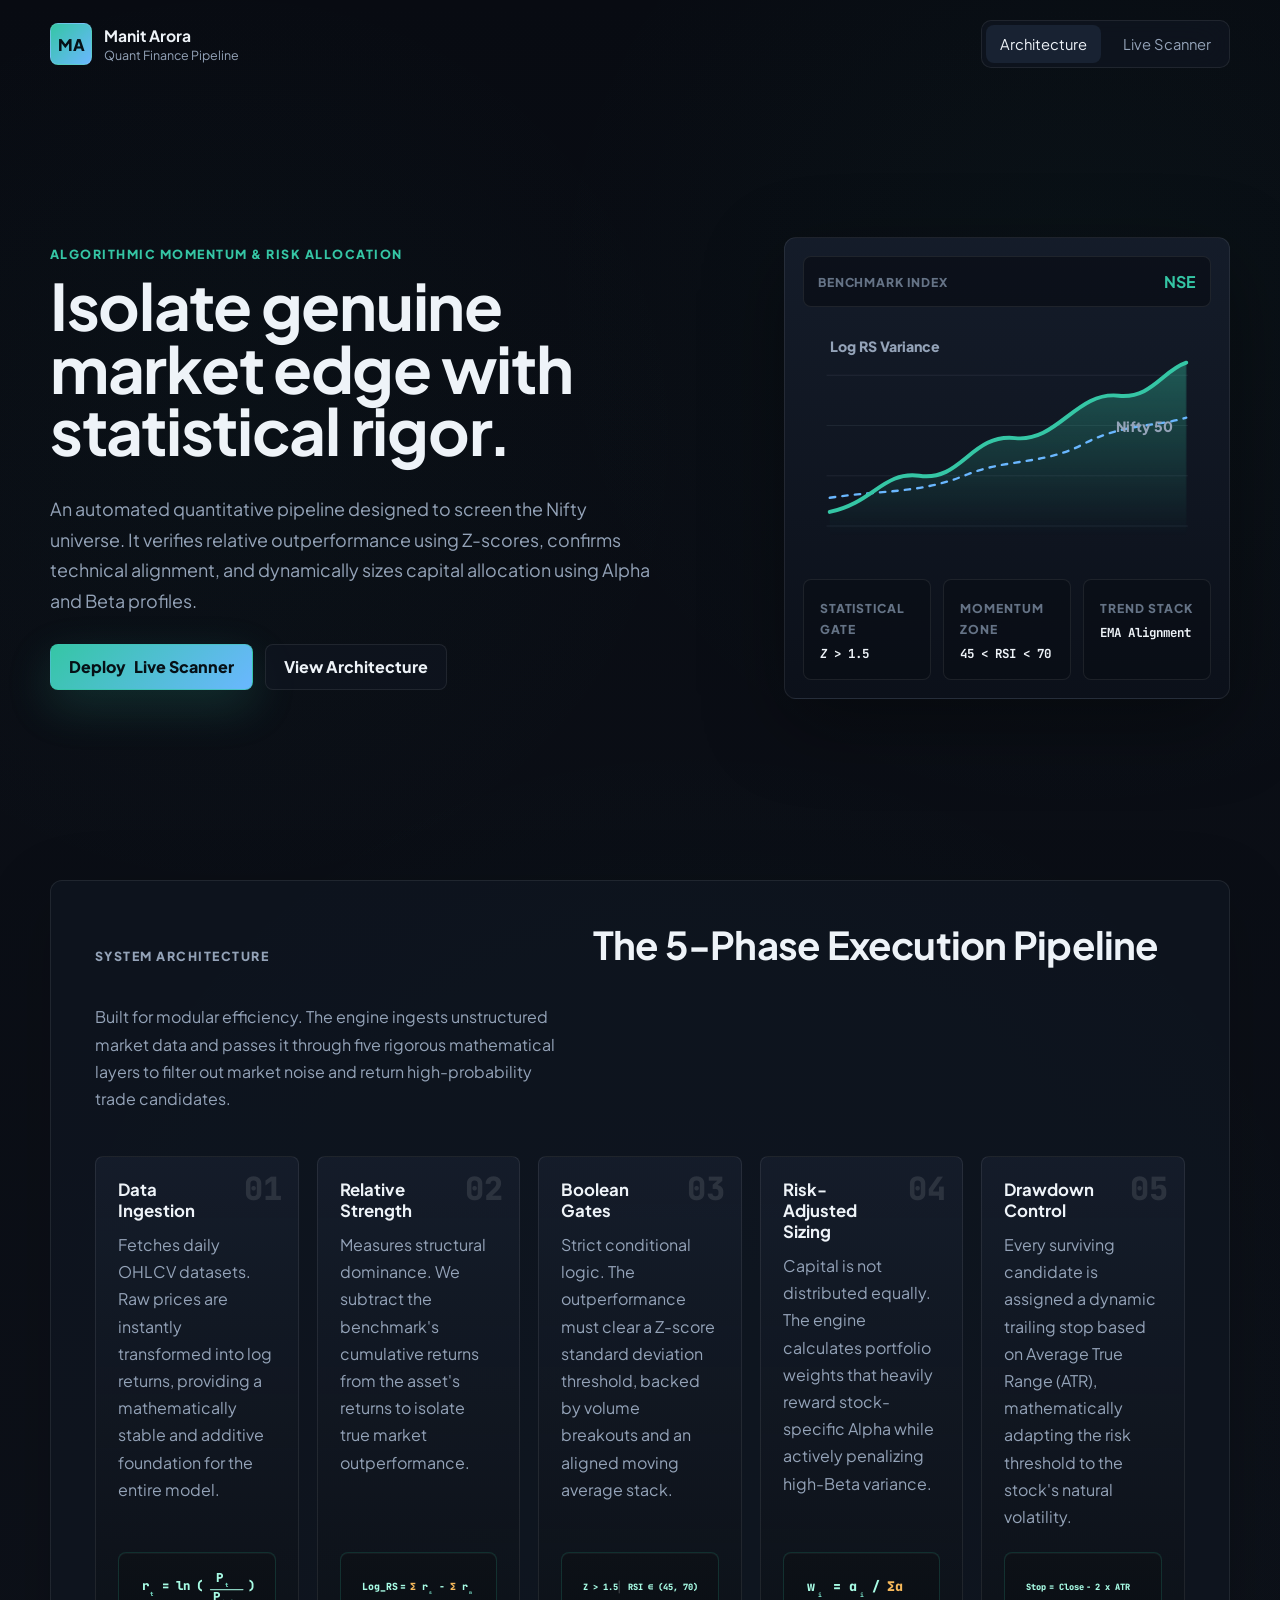
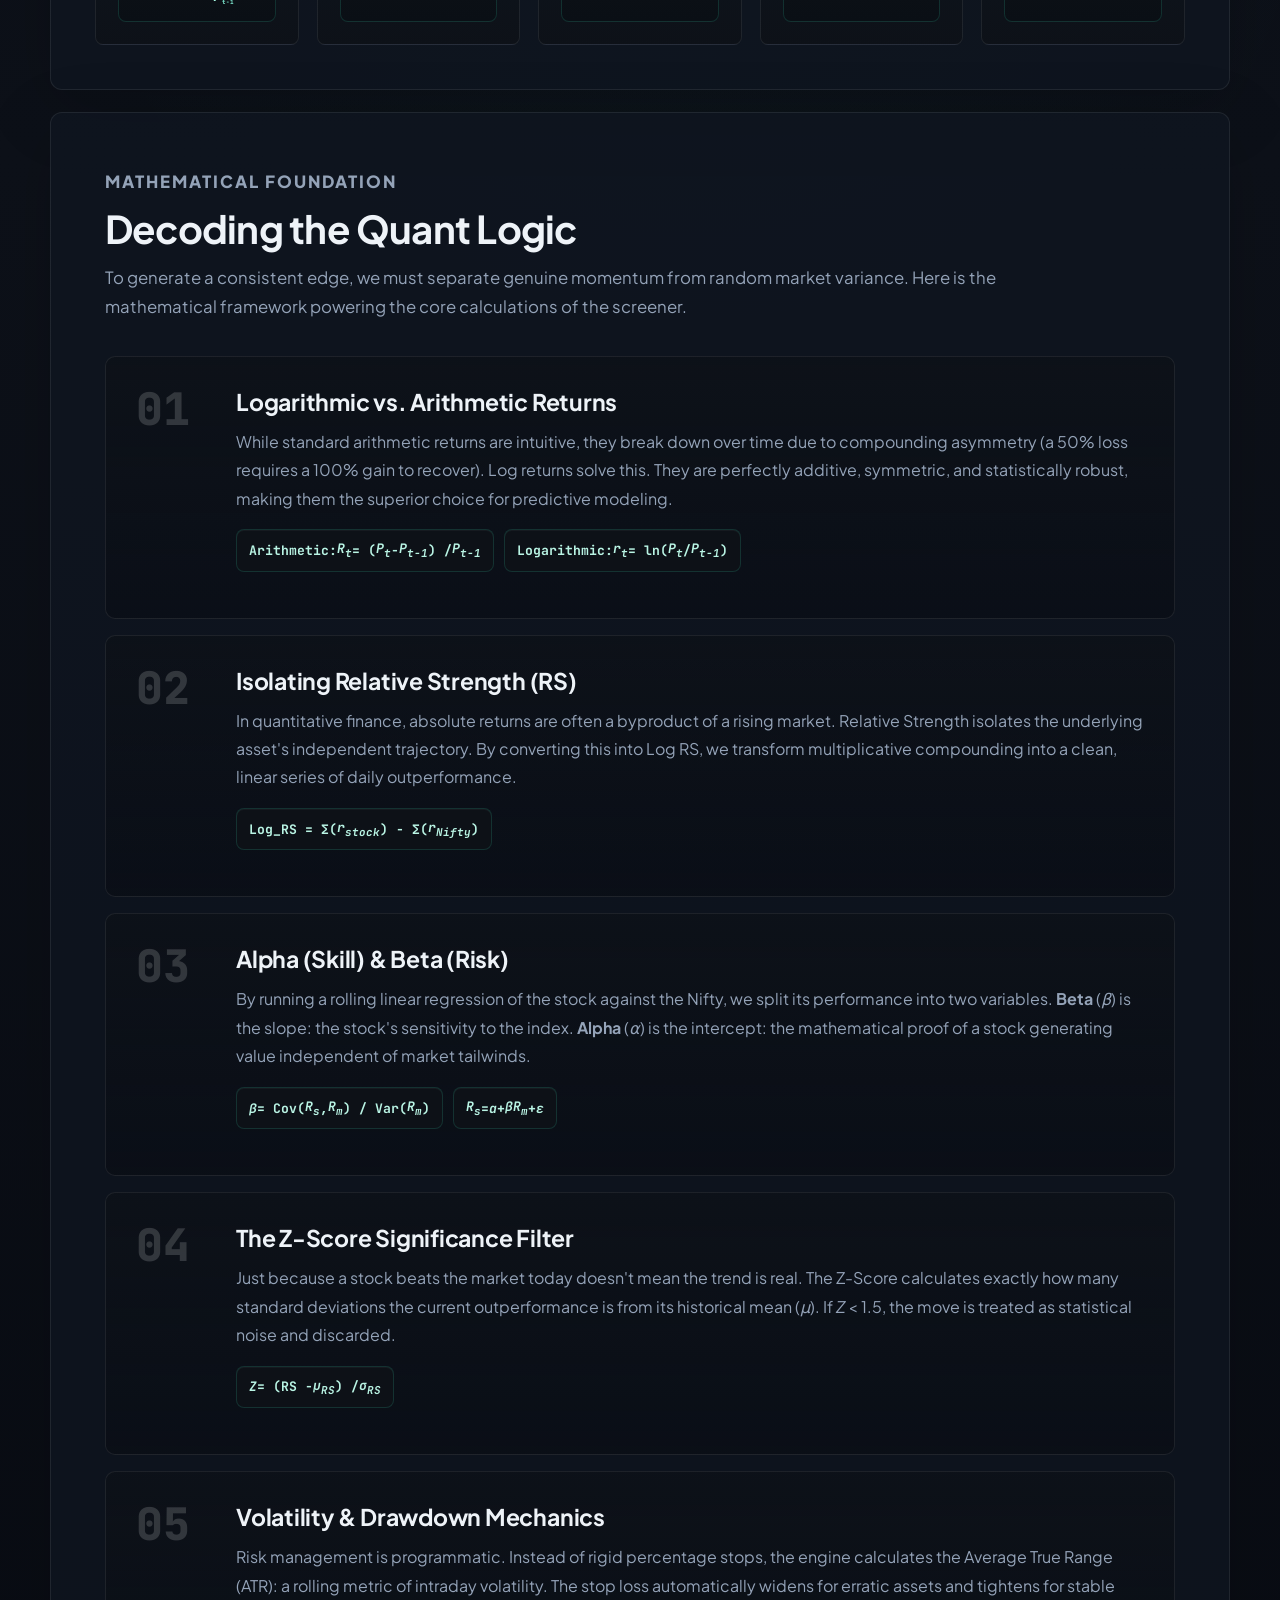
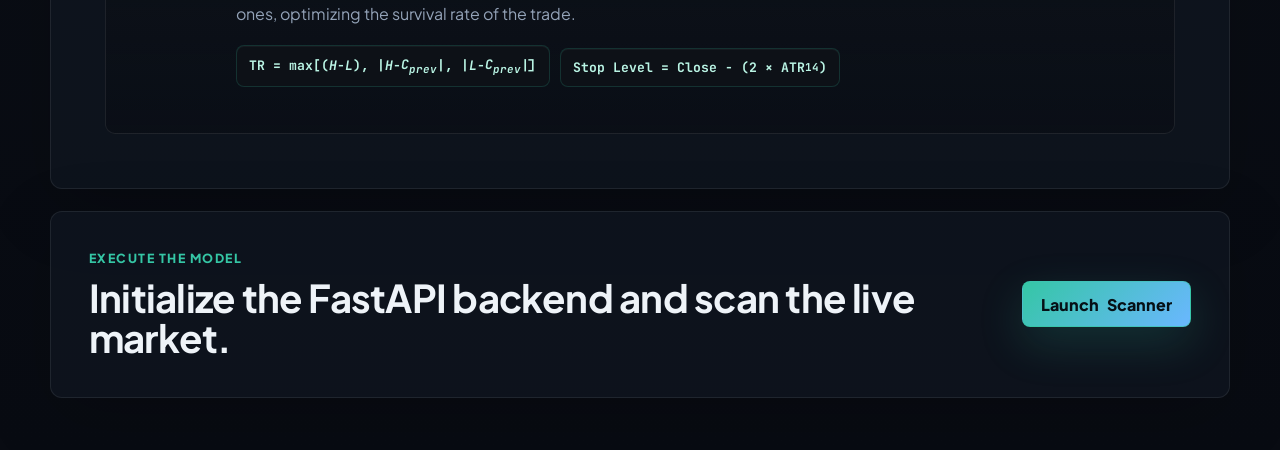
==== Frontend/index.html @ 2d28aafe "Complete Frontend" ====
<!DOCTYPE html>
<html lang="en">
<head>
    <meta charset="UTF-8">
    <meta name="viewport" content="width=device-width, initial-scale=1.0">
    <title>Manit Arora | RS-Beta-Alpha Strategy</title>
    <link rel="preconnect" href="https://fonts.googleapis.com">
    <link rel="preconnect" href="https://fonts.gstatic.com" crossorigin>
    <link href="https://fonts.googleapis.com/css2?family=JetBrains+Mono:ital,wght@0,500;0,700;0,800;1,500&family=Plus+Jakarta+Sans:wght@500;600;700;800;900&display=swap" rel="stylesheet">
    <link rel="stylesheet" href="style.css">
</head>
<body data-page="theory">
    <header class="site-header">
        <a class="brand" href="index.html" aria-label="Strategy home">
            <span class="brand-mark">MA</span>
            <span>
                <strong>Manit Arora</strong>
                <small>Quant Finance Pipeline</small>
            </span>
        </a>
        <nav class="nav-actions" aria-label="Primary navigation">
            <a class="nav-link active" href="index.html">Architecture</a>
            <a class="nav-link" href="scanner.html">Live Scanner</a>
        </nav>
    </header>

    <main>
        <section class="hero-grid">
            <div class="hero-copy">
                <p class="eyebrow">Algorithmic Momentum & Risk Allocation</p>
                <h1>
                    <span>Isolate genuine</span>
                    <span>market edge with</span>
                    <span>statistical rigor.</span>
                </h1>
                <p class="hero-text">
                    An automated quantitative pipeline designed to screen the Nifty universe. It verifies relative outperformance using Z-scores, confirms technical alignment, and dynamically sizes capital allocation using Alpha and Beta profiles.
                </p>
                <div class="hero-actions">
                    <a class="primary-btn" href="scanner.html?scan=live">
                        <span aria-hidden="true">Deploy</span>
                        <span>Live Scanner</span>
                    </a>
                    <a class="secondary-btn" href="#framework">View Architecture</a>
                </div>
            </div>

            <div class="signal-board" aria-label="Strategy flow visual">
                <div class="market-card mini-card">
                    <span>Benchmark Index</span>
                    <strong>NSE</strong>
                </div>
                <svg class="signal-chart" viewBox="0 0 520 300" role="img" aria-label="Relative strength chart">
                    <defs>
                        <linearGradient id="areaGradient" x1="0" x2="0" y1="0" y2="1">
                            <stop offset="0%" stop-color="#35c6a5" stop-opacity="0.38"/>
                            <stop offset="100%" stop-color="#35c6a5" stop-opacity="0"/>
                        </linearGradient>
                    </defs>
                    <path class="grid-line" d="M30 64H490M30 128H490M30 192H490M30 256H490"/>
                    <path class="area" d="M34 238 C90 226 102 186 148 192 C202 200 214 138 270 144 C324 150 348 84 402 90 C444 94 458 58 488 48 L488 270 L34 270 Z"/>
                    <path class="nifty-line" d="M34 220 C100 210 150 215 210 190 C260 170 310 178 360 150 C410 125 448 130 488 118"/>
                    <path class="rs-line" d="M34 238 C90 226 102 186 148 192 C202 200 214 138 270 144 C324 150 348 84 402 90 C444 94 458 58 488 48"/>
                    <g class="chart-labels">
                        <text x="34" y="34">Log RS Variance</text>
                        <text x="398" y="136">Nifty 50</text>
                    </g>
                </svg>
                <div class="metric-strip">
                    <div>
                        <span>Statistical Gate</span>
                        <strong><i>Z</i> &gt; 1.5</strong>
                    </div>
                    <div>
                        <span>Momentum Zone</span>
                        <strong>45 &lt; RSI &lt; 70</strong>
                    </div>
                    <div>
                        <span>Trend Stack</span>
                        <strong>EMA Alignment</strong>
                    </div>
                </div>
            </div>
        </section>

        <section id="framework" class="section-block">
            <div class="section-heading">
                <p class="eyebrow">System Architecture</p>
                <h2>The 5-Phase Execution Pipeline</h2>
                <p>
                    Built for modular efficiency. The engine ingests unstructured market data and passes it through five rigorous mathematical layers to filter out market noise and return high-probability trade candidates.
                </p>
            </div>

            <div class="framework-grid">
                <article class="info-card">
                    <span class="card-index">01</span>
                    <h3>Data Ingestion</h3>
                    <p>Fetches daily OHLCV datasets. Raw prices are instantly transformed into log returns, providing a mathematically stable and additive foundation for the entire model.</p>
                    <span class="formula-pill" aria-label="r sub t equals natural log of P sub t divided by P sub t minus 1">
                        <svg class="formula-svg compact" viewBox="0 0 190 58" role="img" aria-hidden="true">
                            <text x="10" y="34" class="math-main">r</text>
                            <text x="23" y="43" class="math-sub">t</text>
                            <text x="42" y="34" class="math-main">= ln</text>
                            <text x="94" y="34" class="math-main">(</text>
                            <text x="124" y="22" class="math-main">P</text>
                            <text x="138" y="29" class="math-sub">t</text>
                            <line x1="116" y1="33" x2="166" y2="33" class="math-rule"/>
                            <text x="120" y="50" class="math-main">P</text>
                            <text x="134" y="55" class="math-sub">t-1</text>
                            <text x="174" y="34" class="math-main">)</text>
                        </svg>
                    </span>
                </article>
                <article class="info-card">
                    <span class="card-index">02</span>
                    <h3>Relative Strength</h3>
                    <p>Measures structural dominance. We subtract the benchmark's cumulative returns from the asset's returns to isolate true market outperformance.</p>
                    <span class="formula-pill" aria-label="Log relative strength equals cumulative stock log return minus cumulative market log return">
                        <svg class="formula-svg" viewBox="0 0 238 48" role="img" aria-hidden="true">
                            <text x="10" y="30" class="math-label">Log_RS</text>
                            <text x="82" y="30" class="math-main">=</text>
                            <text x="103" y="30" class="math-sigma">&Sigma;</text>
                            <text x="126" y="30" class="math-main">r</text>
                            <text x="139" y="38" class="math-sub">s</text>
                            <text x="158" y="30" class="math-main">-</text>
                            <text x="179" y="30" class="math-sigma">&Sigma;</text>
                            <text x="202" y="30" class="math-main">r</text>
                            <text x="215" y="38" class="math-sub">m</text>
                        </svg>
                    </span>
                </article>
                <article class="info-card">
                    <span class="card-index">03</span>
                    <h3>Boolean Gates</h3>
                    <p>Strict conditional logic. The outperformance must clear a Z-score standard deviation threshold, backed by volume breakouts and an aligned moving average stack.</p>
                    <span class="formula-pill">
                        <svg class="formula-svg wide" viewBox="0 0 270 46" role="img" aria-label="Z greater than 1.5 and RSI between 45 and 70">
                            <text x="10" y="29" class="math-main">Z &gt; 1.5</text>
                            <line x1="90" y1="10" x2="90" y2="36" class="math-divider"/>
                            <text x="110" y="29" class="math-main">RSI &isin; (45, 70)</text>
                        </svg>
                    </span>
                </article>
                <article class="info-card">
                    <span class="card-index">04</span>
                    <h3>Risk-Adjusted Sizing</h3>
                    <p>Capital is not distributed equally. The engine calculates portfolio weights that heavily reward stock-specific Alpha while actively penalizing high-Beta variance.</p>
                    <span class="formula-pill">
                        <svg class="formula-svg compact" viewBox="0 0 176 44" role="img" aria-label="w sub i equals alpha sub i divided by sum alpha">
                            <text x="10" y="28" class="math-main">w</text>
                            <text x="25" y="36" class="math-sub">i</text>
                            <text x="47" y="28" class="math-main">=</text>
                            <text x="70" y="28" class="math-main">&alpha;</text>
                            <text x="85" y="36" class="math-sub">i</text>
                            <text x="103" y="28" class="math-main">/</text>
                            <text x="124" y="28" class="math-sigma">&Sigma;&alpha;</text>
                        </svg>
                    </span>
                </article>
                <article class="info-card">
                    <span class="card-index">05</span>
                    <h3>Drawdown Control</h3>
                    <p>Every surviving candidate is assigned a dynamic trailing stop based on Average True Range (ATR), mathematically adapting the risk threshold to the stock's natural volatility.</p>
                    <span class="formula-pill">
                        <svg class="formula-svg wide" viewBox="0 0 270 44" role="img" aria-label="Stop equals close minus two times ATR">
                            <text x="10" y="28" class="math-label">Stop</text>
                            <text x="62" y="28" class="math-main">=</text>
                            <text x="84" y="28" class="math-label">Close</text>
                            <text x="142" y="28" class="math-main">-</text>
                            <text x="162" y="28" class="math-main">2 x ATR</text>
                        </svg>
                    </span>
                </article>
            </div>
        </section>

        <section class="theory-article" aria-labelledby="theory-title">
            <div class="article-heading">
                <p class="eyebrow">Mathematical Foundation</p>
                <h2 id="theory-title">Decoding the Quant Logic</h2>
                <p>
                    To generate a consistent edge, we must separate genuine momentum from random market variance. Here is the mathematical framework powering the core calculations of the screener.
                </p>
            </div>

            <article class="article-body">
                <section class="theory-topic">
                    <span class="topic-number">01</span>
                    <div>
                        <h3>Logarithmic vs. Arithmetic Returns</h3>
                        <p>While standard arithmetic returns are intuitive, they break down over time due to compounding asymmetry (a 50% loss requires a 100% gain to recover). Log returns solve this. They are perfectly additive, symmetric, and statistically robust, making them the superior choice for predictive modeling.</p>
                        <div class="formula-row">
                            <span class="code-badge">Arithmetic: <i>R<sub>t</sub></i> = (<i>P<sub>t</sub></i> &minus; <i>P<sub>t-1</sub></i>) / <i>P<sub>t-1</sub></i></span>
                            <span class="code-badge">Logarithmic: <i>r<sub>t</sub></i> = ln(<i>P<sub>t</sub></i> / <i>P<sub>t-1</sub></i>)</span>
                        </div>
                    </div>
                </section>

                <section class="theory-topic">
                    <span class="topic-number">02</span>
                    <div>
                        <h3>Isolating Relative Strength (RS)</h3>
                        <p>In quantitative finance, absolute returns are often a byproduct of a rising market. Relative Strength isolates the underlying asset's independent trajectory. By converting this into Log RS, we transform multiplicative compounding into a clean, linear series of daily outperformance.</p>
                        <div class="formula-row">
                            <span class="code-badge">Log_RS = &Sigma;(<i>r<sub>stock</sub></i>) &minus; &Sigma;(<i>r<sub>Nifty</sub></i>)</span>
                        </div>
                    </div>
                </section>

                <section class="theory-topic">
                    <span class="topic-number">03</span>
                    <div>
                        <h3>Alpha (Skill) & Beta (Risk)</h3>
                        <p>By running a rolling linear regression of the stock against the Nifty, we split its performance into two variables. <b>Beta</b> (<i>&beta;</i>) is the slope: the stock's sensitivity to the index. <b>Alpha</b> (<i>&alpha;</i>) is the intercept: the mathematical proof of a stock generating value independent of market tailwinds.</p>
                        <div class="formula-row">
                            <span class="code-badge"><i>&beta;</i> = Cov(<i>R<sub>s</sub></i>, <i>R<sub>m</sub></i>) / Var(<i>R<sub>m</sub></i>)</span>
                            <span class="code-badge"><i>R<sub>s</sub></i> = <i>&alpha;</i> + <i>&beta;R<sub>m</sub></i> + <i>&epsilon;</i></span>
                        </div>
                    </div>
                </section>

                <section class="theory-topic">
                    <span class="topic-number">04</span>
                    <div>
                        <h3>The Z-Score Significance Filter</h3>
                        <p>Just because a stock beats the market today doesn't mean the trend is real. The Z-Score calculates exactly how many standard deviations the current outperformance is from its historical mean (<i>&mu;</i>). If <i>Z</i> &lt; 1.5, the move is treated as statistical noise and discarded.</p>
                        <div class="formula-row">
                            <span class="code-badge"><i>Z</i> = (RS &minus; <i>&mu;<sub>RS</sub></i>) / <i>&sigma;<sub>RS</sub></i></span>
                        </div>
                    </div>
                </section>

                <section class="theory-topic">
                    <span class="topic-number">05</span>
                    <div>
                        <h3>Volatility & Drawdown Mechanics</h3>
                        <p>Risk management is programmatic. Instead of rigid percentage stops, the engine calculates the Average True Range (ATR): a rolling metric of intraday volatility. The stop loss automatically widens for erratic assets and tightens for stable ones, optimizing the survival rate of the trade.</p>
                        <div class="formula-row">
                            <span class="code-badge">TR = max[(<i>H</i> &minus; <i>L</i>), |<i>H</i> &minus; <i>C<sub>prev</sub></i>|, |<i>L</i> &minus; <i>C<sub>prev</sub></i>|]</span>
                            <span class="code-badge">Stop Level = Close &minus; (2 &times; ATR<sub>14</sub>)</span>
                        </div>
                    </div>
                </section>
            </article>
        </section>

        <section class="cta-band">
            <div>
                <p class="eyebrow">Execute the Model</p>
                <h2>Initialize the FastAPI backend and scan the live market.</h2>
            </div>
            <a class="primary-btn" href="scanner.html?scan=live">
                <span aria-hidden="true">Launch</span>
                <span>Scanner</span>
            </a>
        </section>
    </main>

    <script src="app.js"></script>
</body>
</html>
---- Frontend/style.css ----
:root {
    color-scheme: dark;
    --bg: #080b12;
    --panel: #101621;
    --panel-soft: #151d2b;
    --panel-raised: #182232;
    --text: #eef3f8;
    --muted: #94a3b8;
    --faint: #657386;
    --line: rgba(255, 255, 255, 0.08);
    --line-strong: rgba(255, 255, 255, 0.12);
    --green: #35c6a5;
    --green-soft: rgba(53, 198, 165, 0.12);
    --blue: #6ab7ff;
    --blue-soft: rgba(106, 183, 255, 0.12);
    --amber: #f6b95b;
    --amber-soft: rgba(246, 185, 91, 0.14);
    --red: #ff6b7a;
    --red-soft: rgba(255, 107, 122, 0.12);
    --shadow: 0 24px 80px rgba(0, 0, 0, 0.35);
}

* {
    box-sizing: border-box;
}

html {
    scroll-behavior: smooth;
}

body {
    margin: 0;
    min-height: 100vh;
    background:
        radial-gradient(circle at 84% 8%, rgba(52, 211, 153, 0.03), transparent 34rem),
        radial-gradient(circle at 54% 38%, rgba(45, 212, 191, 0.03), transparent 42rem),
        radial-gradient(circle at 18% 12%, rgba(53, 198, 165, 0.025), transparent 30rem),
        linear-gradient(180deg, #080b12 0%, #0d1119 48%, #080b12 100%);
    color: var(--text);
    font-family: "Plus Jakarta Sans", Inter, ui-sans-serif, system-ui, -apple-system, BlinkMacSystemFont, "Segoe UI", sans-serif;
    letter-spacing: 0;
}

a {
    color: inherit;
    text-decoration: none;
}

button,
input {
    font: inherit;
}

.site-header,
main {
    width: min(1180px, calc(100% - 32px));
    margin: 0 auto;
}

.site-header {
    display: flex;
    align-items: center;
    justify-content: space-between;
    gap: 24px;
    padding: 20px 0 8px;
}

.brand {
    display: inline-flex;
    align-items: center;
    gap: 12px;
    min-width: 0;
}

.brand-mark {
    display: grid;
    place-items: center;
    width: 42px;
    height: 42px;
    border: 1px solid var(--line-strong);
    border-radius: 8px;
    background: linear-gradient(135deg, var(--green), var(--blue));
    color: #061016;
    font-weight: 900;
    letter-spacing: 0;
}

.brand strong,
.brand small {
    display: block;
}

.brand strong {
    font-size: 0.98rem;
}

.brand small {
    color: var(--muted);
    font-size: 0.78rem;
    margin-top: 2px;
}

.nav-actions {
    display: flex;
    align-items: center;
    gap: 8px;
    border: 1px solid var(--line);
    border-radius: 10px;
    padding: 4px;
    background: rgba(16, 22, 33, 0.7);
    backdrop-filter: blur(18px);
}

.nav-link {
    color: var(--muted);
    border-radius: 8px;
    padding: 10px 14px;
    font-size: 0.92rem;
    transition: background 180ms ease, color 180ms ease;
}

.nav-link:hover,
.nav-link.active {
    color: var(--text);
    background: var(--panel-raised);
}

.hero-grid {
    display: grid;
    grid-template-columns: minmax(0, 3fr) minmax(320px, 2fr);
    gap: clamp(48px, 5vw, 72px);
    align-items: center;
    min-height: calc(100vh - 96px);
    padding: 44px 0 64px;
}

.hero-copy {
    max-width: 760px;
    min-width: 0;
}

.eyebrow {
    color: var(--green);
    font-size: 0.78rem;
    font-weight: 800;
    letter-spacing: 0.12em;
    margin: 0 0 12px;
    text-transform: uppercase;
}

h1,
h2,
h3,
p {
    margin-top: 0;
}

h1 {
    font-size: clamp(3rem, 5vw, 5rem);
    line-height: 0.98;
    letter-spacing: -0.02em;
    margin-bottom: 0;
}

h1 span {
    display: block;
}

h2 {
    font-size: clamp(1.75rem, 3vw, 3rem);
    line-height: 1.05;
    letter-spacing: -0.02em;
    margin-bottom: 14px;
}

h3 {
    font-size: 1.05rem;
    margin-bottom: 10px;
}

.hero-text,
.section-heading p,
.info-card p {
    color: var(--muted);
    line-height: 1.7;
}

.hero-text {
    max-width: 600px;
    font-size: 1.12rem;
    margin-top: 32px;
    margin-bottom: 28px;
}

.hero-actions,
.scanner-actions {
    display: flex;
    align-items: center;
    flex-wrap: wrap;
    gap: 12px;
}

.primary-btn,
.secondary-btn {
    display: inline-flex;
    align-items: center;
    justify-content: center;
    min-height: 46px;
    border-radius: 8px;
    padding: 0 18px;
    cursor: pointer;
    transition: transform 180ms ease, border-color 180ms ease, background 180ms ease, color 180ms ease;
}

.primary-btn {
    gap: 8px;
    border: 1px solid rgba(53, 198, 165, 0.55);
    background: linear-gradient(135deg, #35c6a5, #6ab7ff);
    color: #061016;
    font-weight: 900;
    box-shadow: 0 16px 46px rgba(53, 198, 165, 0.18);
}

.primary-btn:hover,
.secondary-btn:hover {
    transform: translateY(-1px);
}

.primary-btn:disabled {
    cursor: wait;
    opacity: 0.62;
    transform: none;
}

.secondary-btn:disabled {
    cursor: not-allowed;
    opacity: 0.5;
    transform: none;
}

.secondary-btn {
    border: 1px solid var(--line);
    background: rgba(16, 22, 33, 0.72);
    color: var(--text);
    font-weight: 750;
}

.signal-board {
    position: relative;
    justify-self: end;
    width: 100%;
    max-width: 560px;
    border: 1px solid rgba(255, 255, 255, 0.08);
    border-radius: 12px;
    background: linear-gradient(180deg, rgba(21, 29, 43, 0.96), rgba(12, 17, 27, 0.96));
    box-shadow: var(--shadow);
    padding: 18px;
    overflow: hidden;
}

.mini-card {
    display: inline-flex;
    align-items: center;
    justify-content: space-between;
    gap: 14px;
    width: 100%;
    border: 1px solid rgba(255, 255, 255, 0.08);
    border-radius: 8px;
    background: rgba(8, 11, 18, 0.6);
    padding: 14px;
}

.mini-card span,
.metric-strip span,
.scan-meta span,
.table-search span {
    color: var(--faint);
    font-size: 0.76rem;
    font-weight: 800;
    letter-spacing: 0.08em;
    text-transform: uppercase;
}

.mini-card strong {
    color: var(--green);
}

.signal-chart {
    display: block;
    width: 100%;
    height: auto;
    margin: 18px 0;
}

.grid-line {
    stroke: rgba(148, 163, 184, 0.14);
    stroke-width: 1;
}

.area {
    fill: url(#areaGradient);
}

.rs-line,
.nifty-line {
    fill: none;
    stroke-linecap: round;
    stroke-linejoin: round;
}

.rs-line {
    stroke: var(--green);
    stroke-width: 5;
}

.nifty-line {
    stroke: var(--blue);
    stroke-dasharray: 7 9;
    stroke-width: 3;
}

.chart-labels {
    fill: var(--muted);
    font-size: 18px;
    font-weight: 800;
}

.metric-strip {
    display: grid;
    grid-template-columns: repeat(3, 1fr);
    gap: 12px;
}

.metric-strip div,
.scan-meta div {
    border: 1px solid rgba(255, 255, 255, 0.08);
    border-radius: 8px;
    background: rgba(8, 11, 18, 0.46);
    padding: 16px;
}

.metric-strip strong,
.scan-meta strong {
    display: block;
    margin-top: 8px;
    font-size: clamp(0.78rem, 0.9vw, 0.95rem);
    font-family: "JetBrains Mono", "Fira Code", Consolas, monospace;
    letter-spacing: 0;
    line-height: 1.35;
    overflow-wrap: anywhere;
}

.section-block,
.theory-article,
.cta-band,
.scanner-hero,
.control-panel,
.results-panel {
    border: 1px solid rgba(255, 255, 255, 0.08);
    border-radius: 12px;
    background: rgba(16, 22, 33, 0.74);
    box-shadow: 0 18px 70px rgba(0, 0, 0, 0.18);
}

.section-block {
    padding: clamp(24px, 4vw, 44px);
    margin-bottom: 22px;
}

.section-heading {
    display: grid;
    grid-template-columns: minmax(0, 0.8fr) minmax(320px, 1fr);
    gap: 24px;
    align-items: end;
    margin-bottom: 28px;
}

.section-heading.compact {
    display: block;
}

.framework-grid {
    display: grid;
    grid-template-columns: repeat(5, minmax(190px, 1fr));
    gap: 18px;
}

.info-card {
    position: relative;
    display: flex;
    flex-direction: column;
    min-height: 300px;
    border: 1px solid rgba(255, 255, 255, 0.08);
    border-radius: 8px;
    background: linear-gradient(180deg, rgba(21, 29, 43, 0.92), rgba(13, 17, 23, 0.78));
    padding: 22px;
    overflow: hidden;
}

.card-index {
    position: absolute;
    top: 16px;
    right: 16px;
    color: #ffffff;
    font-family: "JetBrains Mono", "Fira Code", Consolas, monospace;
    font-size: 2rem;
    font-weight: 900;
    line-height: 1;
    opacity: 0.1;
    pointer-events: none;
}

.info-card h3 {
    padding-right: 46px;
}

.info-card p {
    margin-bottom: 22px;
}

.formula-pill,
.info-card code {
    display: flex;
    align-items: center;
    justify-content: center;
    width: 100%;
    max-width: 100%;
    margin-top: auto;
    border: 1px solid rgba(53, 198, 165, 0.18);
    border-radius: 8px;
    background: linear-gradient(180deg, #0d1117, #0a0f15);
    color: #9ee7d3;
    font-family: "JetBrains Mono", "Fira Code", Consolas, monospace;
    font-size: 0.86rem;
    font-weight: 700;
    line-height: 1.45;
    padding: 10px 16px;
    white-space: normal;
    overflow-wrap: anywhere;
    overflow: hidden;
    box-shadow: inset 0 1px 0 rgba(255, 255, 255, 0.04);
}

.formula-svg {
    display: block;
    width: min(100%, 224px);
    height: 48px;
    min-width: 0;
    overflow: hidden;
}

.formula-svg.compact {
    width: min(100%, 190px);
}

.formula-svg.wide {
    width: min(100%, 250px);
}

.formula-svg text {
    dominant-baseline: alphabetic;
    font-family: "JetBrains Mono", "Fira Code", Consolas, monospace;
    font-weight: 800;
    letter-spacing: 0;
}

.math-main,
.math-label {
    fill: #a7fbe4;
    font-size: 19px;
}

.math-label {
    font-weight: 700;
}

.math-sub {
    fill: #78dec7;
    font-size: 9px;
    font-weight: 800;
}

.math-sigma {
    fill: var(--amber);
    font-size: 19px;
}

.math-rule {
    stroke: rgba(167, 251, 228, 0.82);
    stroke-linecap: round;
    stroke-width: 1.7;
}

.math-divider {
    stroke: rgba(255, 255, 255, 0.28);
    stroke-linecap: round;
    stroke-width: 2;
}

.math-formula {
    min-height: 56px;
    color: #a7fbe4;
    letter-spacing: 0;
}

.math-formula i {
    color: #c8fff0;
    font-family: "JetBrains Mono", "Fira Code", Consolas, monospace;
    font-style: italic;
    font-weight: 700;
}

.math-formula sub {
    bottom: -0.28em;
    color: #7ddfc8;
    font-size: 0.64em;
    line-height: 0;
    margin-left: 1px;
    position: relative;
    vertical-align: baseline;
}

.math-formula .paren {
    color: #e8fff8;
    font-size: 1.18em;
}

.math-formula .sigma {
    color: var(--amber);
    font-size: 1.05em;
}

.math-formula .divider {
    color: rgba(255, 255, 255, 0.26);
}

.fraction {
    display: inline-grid;
    gap: 4px;
    min-width: 46px;
    text-align: center;
    transform: translateY(-1px);
}

.fraction span {
    display: block;
    padding: 0 5px;
}

.fraction span:first-child {
    border-bottom: 1px solid rgba(167, 251, 228, 0.72);
    padding-bottom: 4px;
}

.fraction span:last-child {
    padding-top: 1px;
}

.code-badge {
    display: inline-flex;
    align-items: center;
    width: fit-content;
    max-width: 100%;
    margin-top: auto;
    border: 1px solid rgba(53, 198, 165, 0.18);
    border-radius: 8px;
    background: linear-gradient(180deg, #0d1117, #0a0f15);
    color: #9ee7d3;
    font-family: "JetBrains Mono", "Fira Code", Consolas, monospace;
    font-size: 0.88rem; /* Slightly larger for math clarity */
    font-weight: 700;
    line-height: 1.45;
    padding: 10px 16px;
    white-space: nowrap; /* Forces the equation to stay on one straight line */
    overflow-x: auto; /* Adds a scrollbar on mobile if the equation is very long */
    box-shadow: inset 0 1px 0 rgba(255, 255, 255, 0.04);
}

.theory-article {
    padding: clamp(24px, 5vw, 54px);
    margin-bottom: 22px;
}

.article-heading {
    max-width: 920px;
    margin-bottom: 34px;
}

.article-heading p {
    color: var(--muted);
    font-size: 1.05rem;
    line-height: 1.75;
}

.article-body {
    display: grid;
    gap: 16px;
}

.theory-topic {
    position: relative;
    display: grid;
    grid-template-columns: 76px minmax(0, 1fr);
    gap: 24px;
    border: 1px solid rgba(255, 255, 255, 0.08);
    border-radius: 10px;
    background: linear-gradient(180deg, rgba(13, 17, 23, 0.72), rgba(8, 11, 18, 0.52));
    padding: clamp(20px, 3vw, 30px);
}

.topic-number {
    color: rgba(255, 255, 255, 0.16);
    font-family: "JetBrains Mono", "Fira Code", Consolas, monospace;
    font-size: 2.8rem;
    font-weight: 900;
    line-height: 1;
}

.theory-topic h3 {
    color: var(--text);
    font-size: clamp(1.18rem, 1.8vw, 1.55rem);
    letter-spacing: -0.01em;
    margin-bottom: 12px;
}

.theory-topic p {
    color: var(--muted);
    line-height: 1.78;
    margin-bottom: 14px;
}

.theory-topic p:last-child {
    margin-bottom: 0;
}

.formula-row {
    display: flex;
    align-items: center;
    flex-wrap: wrap;
    gap: 10px;
    margin: 16px 0;
}

.code-badge {
    display: inline-flex;
    align-items: center;
    max-width: 100%;
    border: 1px solid rgba(53, 198, 165, 0.18);
    border-radius: 8px;
    background: #0d1117;
    color: #b9f4e4;
    font-family: "JetBrains Mono", "Fira Code", Consolas, monospace;
    font-size: 0.82rem;
    font-weight: 700;
    line-height: 1.45;
    padding: 9px 12px;
    white-space: normal;
    overflow-wrap: anywhere;
    box-shadow: inset 0 1px 0 rgba(255, 255, 255, 0.04);
}

.cta-band {
    display: flex;
    justify-content: space-between;
    align-items: center;
    gap: 24px;
    margin: 22px 0 52px;
    padding: clamp(24px, 4vw, 38px);
}

.cta-band h2 {
    margin-bottom: 0;
}

.scanner-shell {
    padding: 44px 0 56px;
}

.scanner-hero {
    display: flex;
    align-items: end;
    justify-content: space-between;
    gap: 28px;
    padding: clamp(24px, 4vw, 42px);
    margin-bottom: 18px;
}

.scanner-hero-grid {
    display: grid;
    grid-template-columns: minmax(0, 1.1fr) minmax(340px, 0.72fr);
    align-items: stretch;
    gap: clamp(28px, 4vw, 56px);
}

.scanner-copy {
    min-width: 0;
}

.scanner-hero h1 {
    max-width: 820px;
    font-size: clamp(2.8rem, 5vw, 5rem);
    line-height: 0.98;
}

.scanner-command-card {
    display: flex;
    flex-direction: column;
    justify-content: space-between;
    gap: 18px;
    border: 1px solid rgba(255, 255, 255, 0.08);
    border-radius: 12px;
    background:
        radial-gradient(circle at 100% 0%, rgba(53, 198, 165, 0.12), transparent 16rem),
        linear-gradient(180deg, rgba(21, 29, 43, 0.92), rgba(13, 17, 23, 0.82));
    box-shadow: var(--shadow);
    padding: clamp(20px, 3vw, 28px);
}

.command-kicker {
    display: flex;
    align-items: center;
    justify-content: space-between;
    gap: 12px;
    border: 1px solid rgba(255, 255, 255, 0.08);
    border-radius: 8px;
    background: rgba(8, 11, 18, 0.58);
    padding: 14px 16px;
}

.command-kicker span,
.command-lines span {
    color: var(--faint);
    font-size: 0.74rem;
    font-weight: 900;
    letter-spacing: 0.08em;
    text-transform: uppercase;
}

.command-kicker strong {
    color: var(--green);
    font-family: "JetBrains Mono", "Fira Code", Consolas, monospace;
}

.command-lines {
    display: grid;
    gap: 10px;
}

.command-lines div {
    display: flex;
    align-items: center;
    justify-content: space-between;
    gap: 14px;
    border-bottom: 1px solid rgba(255, 255, 255, 0.08);
    padding: 10px 0;
}

.command-lines div:last-child {
    border-bottom: none;
}

.command-lines strong {
    color: var(--text);
    font-family: "JetBrains Mono", "Fira Code", Consolas, monospace;
    font-size: 0.86rem;
    text-align: right;
}

.scanner-command-card .scanner-actions {
    display: grid;
    grid-template-columns: 1fr;
    gap: 10px;
}

.scanner-command-card .primary-btn,
.scanner-command-card .secondary-btn {
    width: 100%;
}

.control-panel {
    display: grid;
    grid-template-columns: minmax(320px, 0.72fr) minmax(0, 1fr);
    gap: 18px;
    align-items: stretch;
    padding: 18px;
    margin-bottom: 18px;
}

.status-box {
    display: flex;
    align-items: center;
    gap: 12px;
    min-height: 86px;
    border: 1px solid var(--line);
    border-radius: 8px;
    background: rgba(8, 11, 18, 0.46);
    padding: 18px;
    color: var(--muted);
    font-weight: 750;
}

.status-box.loading {
    border-color: rgba(106, 183, 255, 0.32);
    background: var(--blue-soft);
    color: #dcefff;
}

.status-box.success {
    border-color: rgba(53, 198, 165, 0.36);
    background: var(--green-soft);
    color: #bff7e9;
}

.status-box.warning {
    border-color: rgba(246, 185, 91, 0.38);
    background: var(--amber-soft);
    color: #ffe3b3;
}

.status-box.error {
    border-color: rgba(255, 107, 122, 0.42);
    background: var(--red-soft);
    color: #ffd0d5;
}

.spinner {
    width: 18px;
    height: 18px;
    border: 2px solid rgba(255, 255, 255, 0.22);
    border-top-color: currentColor;
    border-radius: 999px;
    animation: spin 800ms linear infinite;
    flex: 0 0 auto;
}

@keyframes spin {
    to {
        transform: rotate(360deg);
    }
}

.scan-meta {
    display: grid;
    grid-template-columns: repeat(3, 1fr);
    gap: 10px;
}

.scan-meta-quad {
    grid-template-columns: repeat(4, minmax(0, 1fr));
}

.results-panel {
    padding: clamp(18px, 3vw, 26px);
}

.results-header {
    display: flex;
    align-items: end;
    justify-content: space-between;
    gap: 20px;
    margin-bottom: 16px;
}

.results-header h2 {
    margin-bottom: 0;
}

.table-search {
    display: grid;
    gap: 8px;
    min-width: min(320px, 100%);
}

.table-search input {
    height: 44px;
    border: 1px solid var(--line);
    border-radius: 8px;
    background: rgba(8, 11, 18, 0.62);
    color: var(--text);
    outline: none;
    padding: 0 14px;
}

.table-search input:focus {
    border-color: rgba(53, 198, 165, 0.58);
}

.table-wrap {
    overflow-x: auto;
    border: 1px solid var(--line);
    border-radius: 10px;
    background: rgba(8, 11, 18, 0.42);
}

table {
    width: 100%;
    min-width: 960px;
    border-collapse: collapse;
    background: transparent;
}

th,
td {
    border-bottom: 1px solid var(--line);
    padding: 16px 14px;
    text-align: left;
}

th {
    color: var(--faint);
    font-size: 0.74rem;
    font-weight: 900;
    letter-spacing: 0.1em;
    text-transform: uppercase;
    white-space: nowrap;
    cursor: pointer;
    user-select: none;
    background: rgba(13, 17, 23, 0.72);
}

th:hover {
    color: var(--green);
}

td {
    color: var(--text);
    font-family: "JetBrains Mono", "SFMono-Regular", Consolas, monospace;
    font-size: 0.92rem;
    white-space: nowrap;
    background: rgba(8, 11, 18, 0.18);
}

tbody tr:hover {
    background: rgba(106, 183, 255, 0.06);
}

tbody tr:last-child td {
    border-bottom: none;
}

.ticker {
    color: var(--text);
    font-family: inherit;
    font-weight: 900;
}

.positive {
    color: var(--green);
}

.negative {
    color: var(--red);
}

.neutral {
    color: #c7d2df;
}

.highlight {
    color: #dcefff;
    font-weight: 900;
}

.stop-loss {
    color: var(--amber);
    font-weight: 900;
}

.empty-row td {
    color: var(--muted);
    padding: 28px 14px;
    text-align: center;
}

@media (max-width: 1040px) {
    .hero-grid,
    .section-heading,
    .control-panel {
        grid-template-columns: 1fr;
    }

    .framework-grid {
        grid-template-columns: repeat(2, minmax(0, 1fr));
    }

    .scanner-hero {
        align-items: flex-start;
        flex-direction: column;
    }

    .scanner-hero-grid {
        grid-template-columns: 1fr;
    }

    .scanner-command-card {
        width: 100%;
    }

    .signal-board {
        justify-self: stretch;
        max-width: none;
    }

    h1 span {
        display: inline;
    }
}

@media (max-width: 720px) {
    .site-header {
        align-items: flex-start;
        flex-direction: column;
    }

    .nav-actions,
    .nav-link,
    .hero-actions,
    .scanner-actions,
    .primary-btn,
    .secondary-btn {
        width: 100%;
    }

    .nav-link {
        text-align: center;
    }

    .hero-grid {
        min-height: auto;
        padding-top: 34px;
    }

    h1 span {
        display: inline;
    }

    .metric-strip,
    .scan-meta,
    .scan-meta-quad,
    .framework-grid {
        grid-template-columns: 1fr;
    }

    .cta-band,
    .results-header {
        align-items: stretch;
        flex-direction: column;
    }

    .info-card {
        min-height: auto;
    }

    .theory-topic {
        grid-template-columns: 1fr;
        gap: 12px;
    }

    .topic-number {
        position: absolute;
        top: 18px;
        right: 18px;
        font-size: 2rem;
    }

    .theory-topic h3 {
        padding-right: 48px;
    }
}

/* =========================================
   ANIMATIONS & TRANSITIONS
   ========================================= */

@keyframes fadeUp {
    from {
        opacity: 0;
        transform: translateY(24px);
    }
    to {
        opacity: 1;
        transform: translateY(0);
    }
}

.animate-on-scroll {
    opacity: 0;
}

.is-visible {
    animation: fadeUp 0.8s cubic-bezier(0.16, 1, 0.3, 1) forwards;
}


.delay-1 { animation-delay: 100ms; }
.delay-2 { animation-delay: 200ms; }
.delay-3 { animation-delay: 300ms; }
.delay-4 { animation-delay: 400ms; }
.delay-5 { animation-delay: 500ms; }


@keyframes drawLine {
    to { stroke-dashoffset: 0; }
}

@keyframes fadeArea {
    to { opacity: 1; }
}

.rs-line {
    stroke-dasharray: 1000;
    stroke-dashoffset: 1000;
    animation: drawLine 2s cubic-bezier(0.2, 0.8, 0.2, 1) forwards 0.3s;
}

.area {
    opacity: 0;
    animation: fadeArea 1.5s ease-out forwards 1.2s;
}


@keyframes rowEnter {
    from {
        opacity: 0;
        transform: translateX(-10px);
    }
    to {
        opacity: 1;
        transform: translateX(0);
    }
}

tbody tr:not(.empty-row) {
    opacity: 0;
    animation: rowEnter 0.4s ease-out forwards;
}
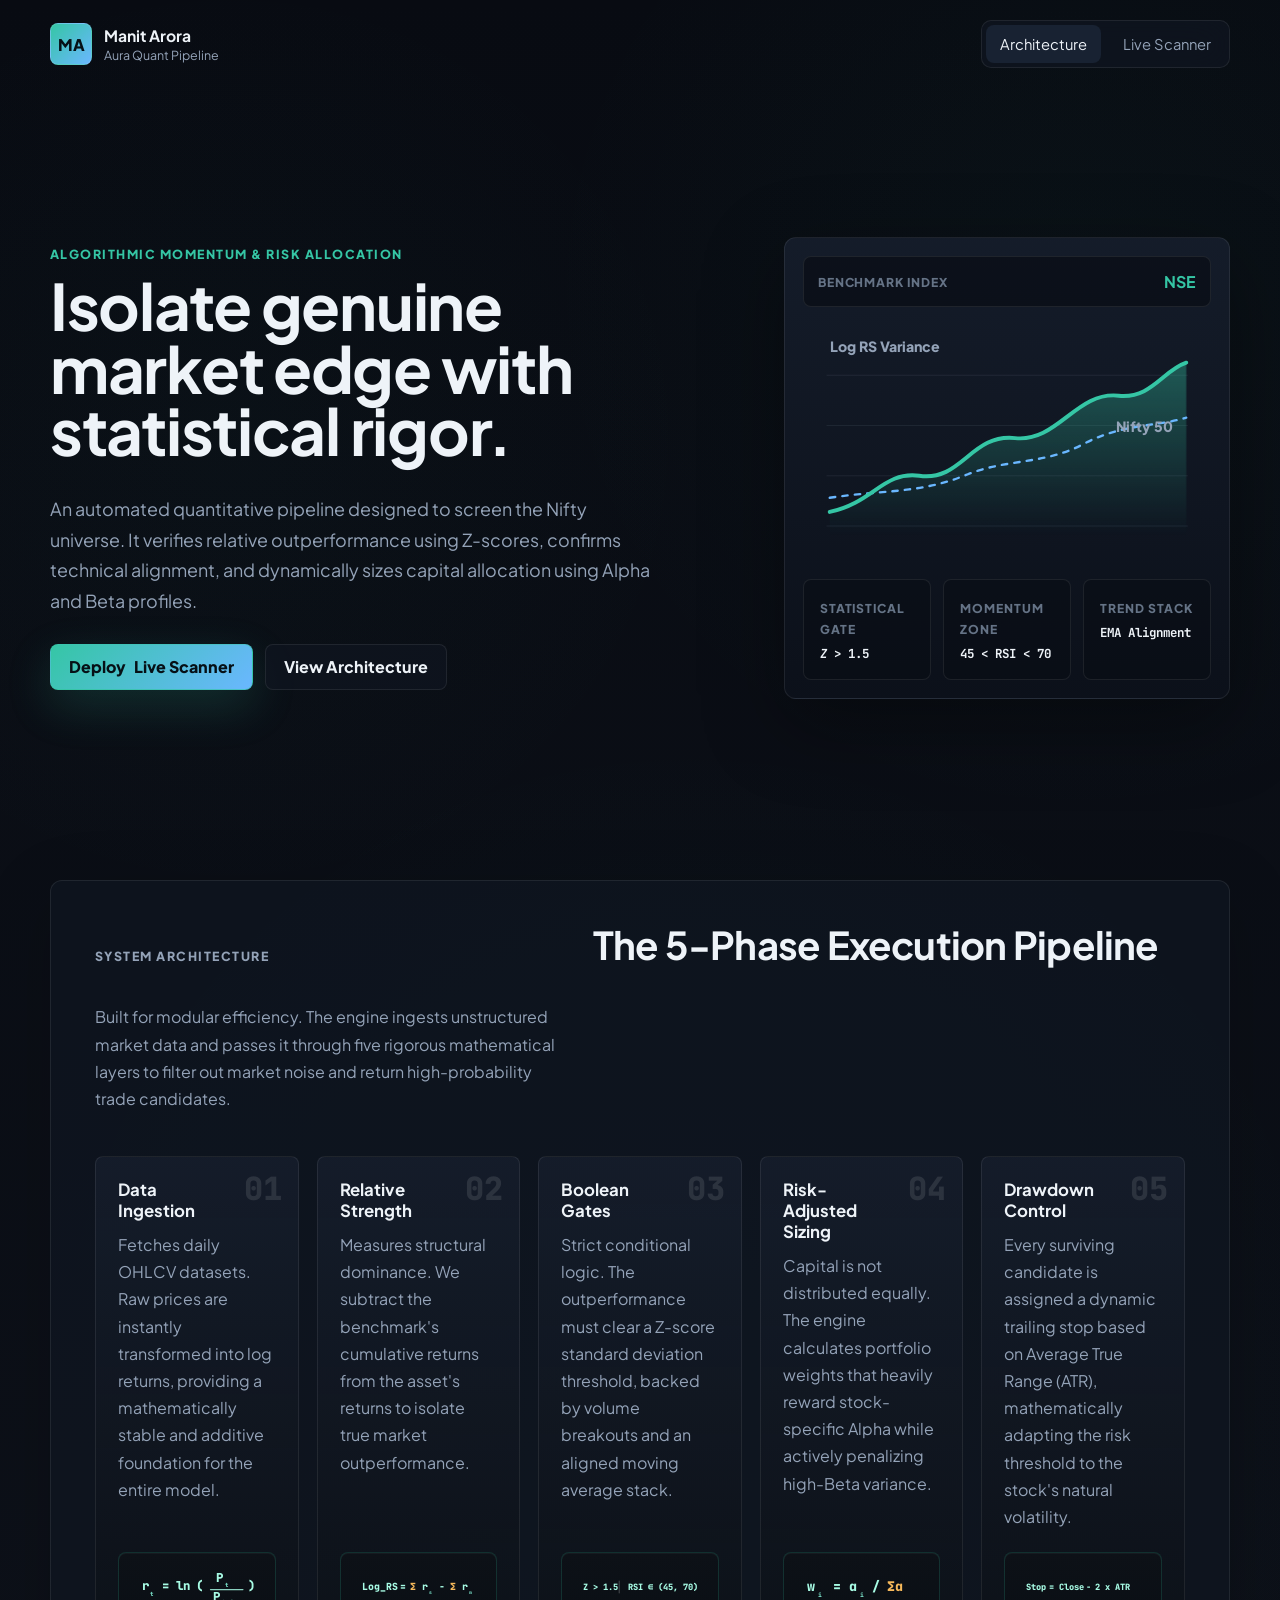
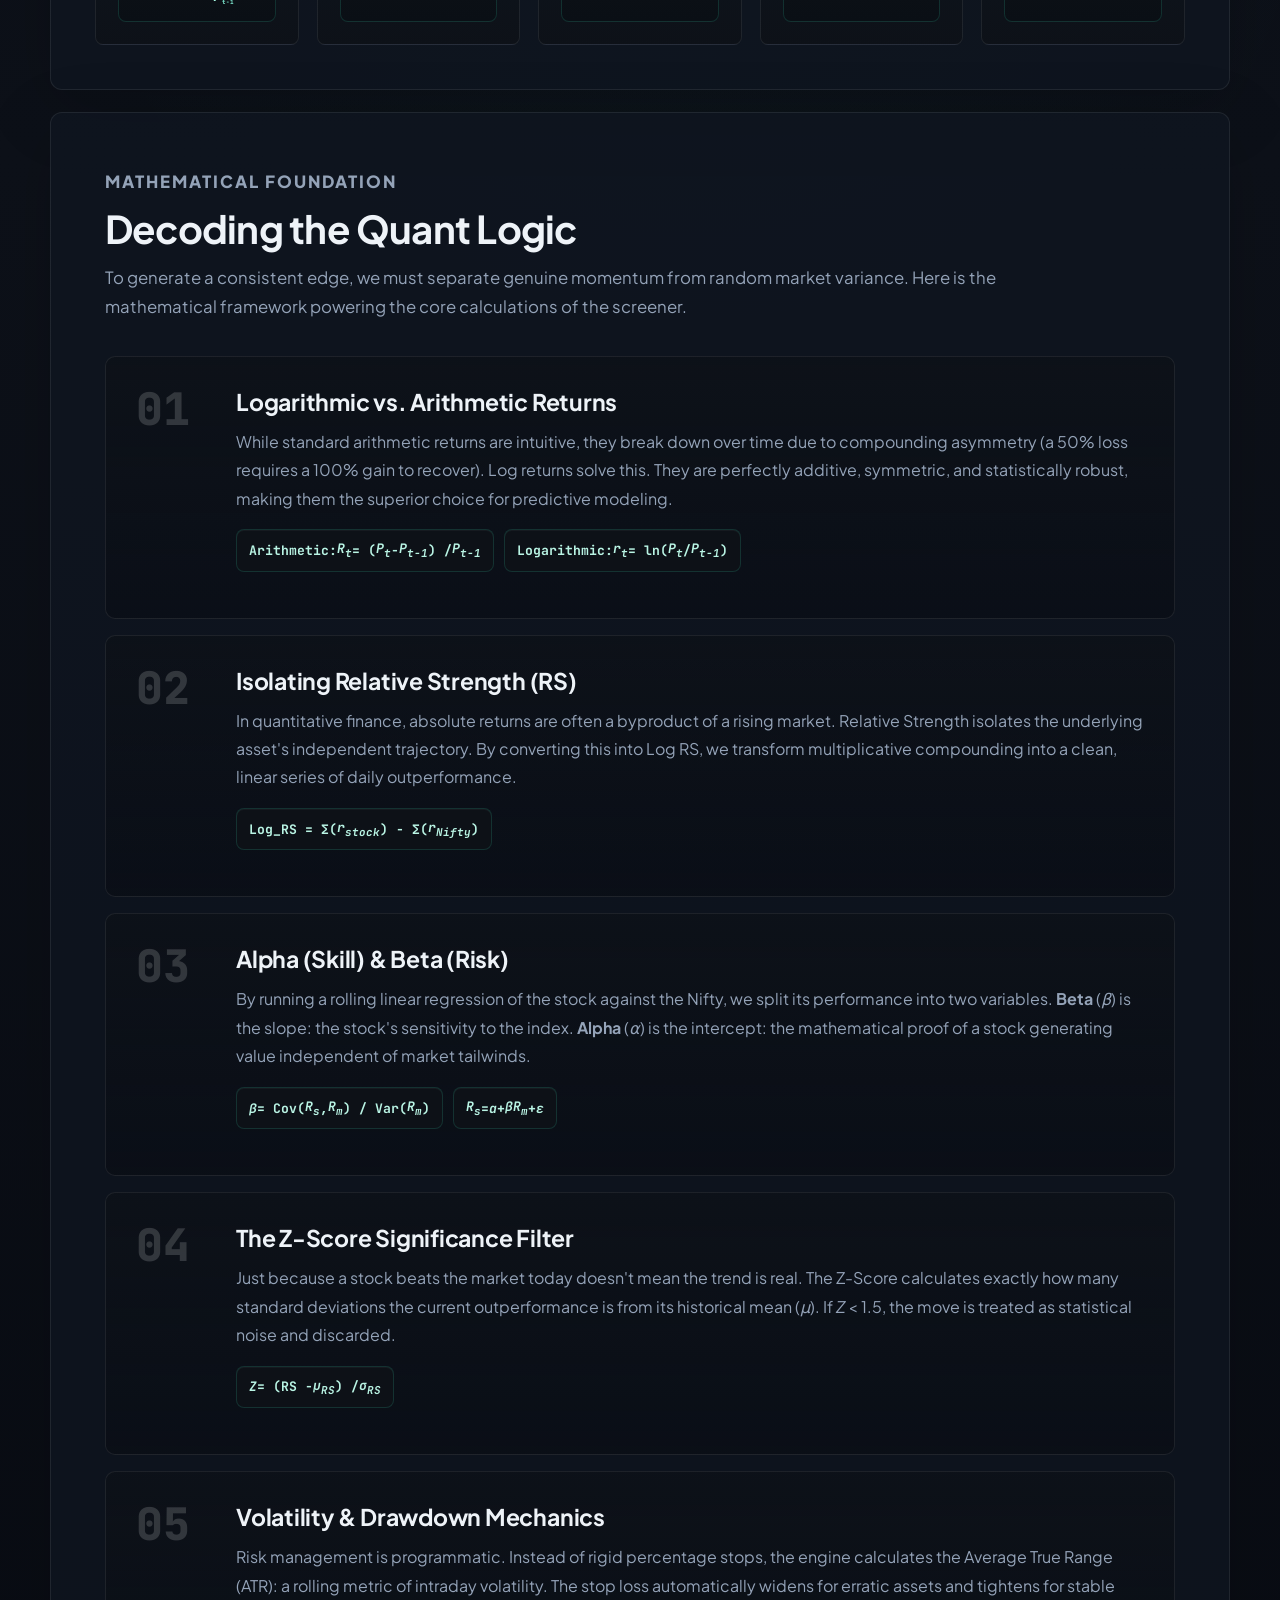
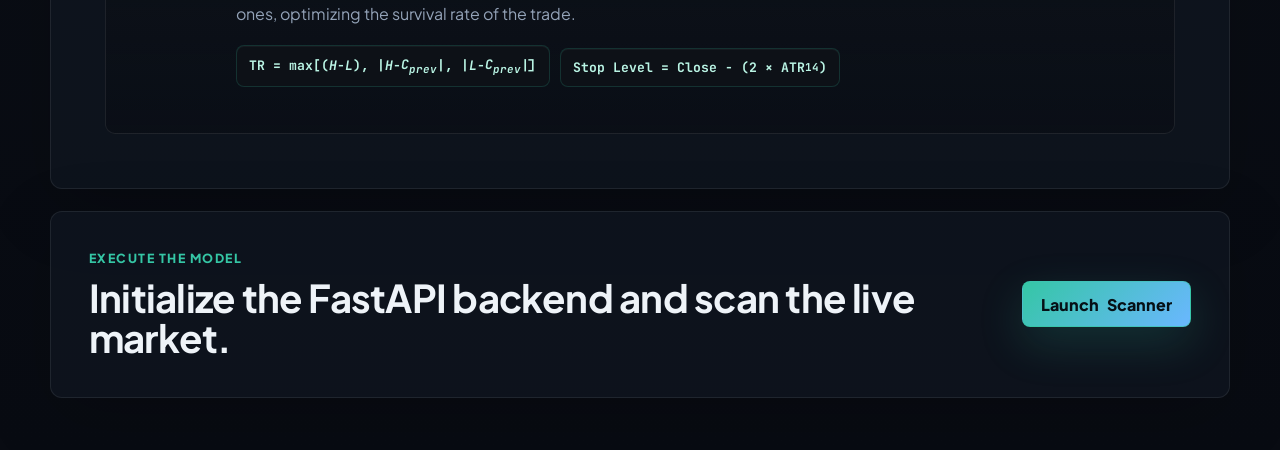
==== commit 6edd02ba: "Complete Frontend" ====
--- a/Frontend/index.html
+++ b/Frontend/index.html
@@ -15,7 +15,7 @@
             <span class="brand-mark">MA</span>
             <span>
                 <strong>Manit Arora</strong>
-                <small>Quant Finance Pipeline</small>
+                <small>Aura Quant Pipeline</small>
             </span>
         </a>
         <nav class="nav-actions" aria-label="Primary navigation">
